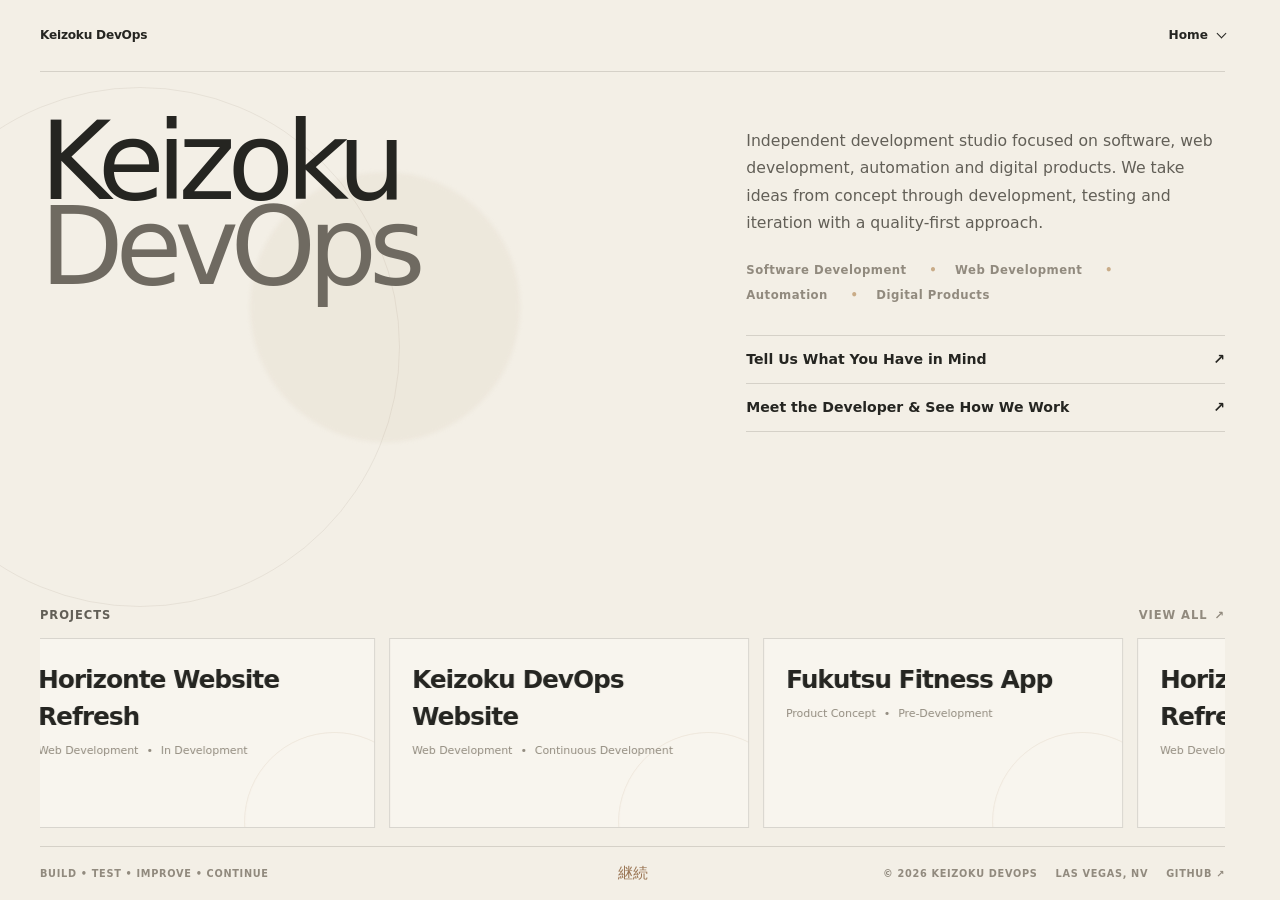
==== index.html @ 23abf312 "Finalize Keizoku DevOps v1" ====
<!DOCTYPE html>
<html lang="en">

<head>
    <meta charset="UTF-8">

    <meta
        name="viewport"
        content="width=device-width, initial-scale=1.0"
    >

    <meta
        name="description"
        content="Keizoku DevOps is an independent development studio focused on software, web development, automation and digital products."
    >

    <title>Keizoku DevOps</title>

    <link
        rel="stylesheet"
        href="css/global.css"
    >

    <link
        rel="stylesheet"
        href="css/home.css"
    >
</head>


<body>


    <!-- =====================================================
         SITE HEADER
         ===================================================== -->

    <header class="site-header">

        <div class="container nav-container">

            <a
                href="index.html"
                class="brand"
                aria-label="Keizoku DevOps Home"
            >
                Keizoku DevOps
            </a>


            <div class="nav-menu">

                <button
                    class="nav-menu-toggle"
                    type="button"
                    aria-expanded="false"
                    aria-controls="site-navigation"
                >

                    <span class="nav-current">
                        Home
                    </span>

                    <span
                        class="nav-chevron"
                        aria-hidden="true"
                    ></span>

                </button>


                <nav
                    class="nav-dropdown"
                    id="site-navigation"
                    aria-label="Main navigation"
                >

                    <a
                        href="index.html"
                        class="active"
                        aria-current="page"
                    >
                        <span>Home</span>

                        <span
                            class="nav-indicator"
                            aria-hidden="true"
                        ></span>
                    </a>


                    <a href="inquiry.html">
                        <span>Inquiry</span>
                    </a>


                    <a href="dev.html">
                        <span>About</span>
                    </a>


                    <a href="projects.html">
                        <span>Projects</span>
                    </a>

                </nav>

            </div>

        </div>

    </header>


    <!-- =====================================================
         HOME
         ===================================================== -->

    <main class="home">

        <section class="home-splash">


            <!-- BACKGROUND DETAILS -->

            <div
                class="background-shape background-shape-one"
                aria-hidden="true"
            ></div>

            <div
                class="background-shape background-shape-two"
                aria-hidden="true"
            ></div>


            <div class="container splash-container">


                <!-- =================================================
                     BUSINESS
                     ================================================= -->

                <div class="business-intro">


                    <div class="business-name">

                        <span>
                            Keizoku
                        </span>

                        <span>
                            DevOps
                        </span>

                    </div>


                    <div class="business-details">


                        <p class="business-description">
                            Independent development studio focused on software,
                            web development, automation and digital products.
                            We take ideas from concept through development,
                            testing and iteration with a quality-first approach.
                        </p>


                        <div class="business-focus">

                            <span>
                                Software Development
                            </span>

                            <span>
                                Web Development
                            </span>

                            <span>
                                Automation
                            </span>

                            <span>
                                Digital Products
                            </span>

                        </div>


                        <div class="primary-links">


                            <a href="inquiry.html">

                                <span>
                                    Tell Us What You Have in Mind
                                </span>

                                <span aria-hidden="true">
                                    ↗
                                </span>

                            </a>


                            <a href="dev.html">

                                <span>
                                    Meet the Developer &amp; See How We Work
                                </span>

                                <span aria-hidden="true">
                                    ↗
                                </span>

                            </a>


                        </div>


                    </div>


                </div>


                <!-- =================================================
                     PROJECT REEL
                     ================================================= -->

                <div class="projects-preview">


                    <div class="projects-header">

                        <span>
                            Projects
                        </span>


                        <a href="projects.html">

                            View all

                            <span aria-hidden="true">
                                ↗
                            </span>

                        </a>

                    </div>


                    <div
                        class="project-reel-viewport"
                        id="project-reel-viewport"
                    >

                        <div
                            class="project-reel"
                            id="project-reel"
                            aria-label="Featured projects"
                        >
                            <!-- Rendered by JavaScript -->
                        </div>

                    </div>


                </div>


            </div>

        </section>

    </main>


    <!-- =====================================================
         SITE FOOTER
         ===================================================== -->

    <footer class="site-footer">

        <div class="container">

            <div class="splash-footer">


                <div class="footer-philosophy">
                    Build • Test • Improve • Continue
                </div>


                <div class="keizoku-mark">
                    継続
                </div>


                <div class="footer-details">

                    <span>
                        © 2026 Keizoku DevOps
                    </span>

                    <span>
                        Las Vegas, NV
                    </span>

                    <a
                        href="https://github.com/marvin-lirio"
                        target="_blank"
                        rel="noopener noreferrer"
                    >
                        GitHub ↗
                    </a>

                </div>


            </div>

        </div>

    </footer>


    <!-- =====================================================
         SCRIPTS
         ===================================================== -->

    <script src="js/main.js"></script>
    <script src="js/project-reel.js"></script>


</body>

</html>
---- css/global.css ----
/* =========================================================
   KEIZOKU DEVOPS
   GLOBAL
   ========================================================= */


/* =========================================================
   RESET
   ========================================================= */

*,
*::before,
*::after {
    box-sizing: border-box;
}

html {
    scroll-behavior: smooth;

    /*
        Always reserve space for the vertical scrollbar.

        This prevents centered site content from shifting
        horizontally between short pages and pages that
        require vertical scrolling.
    */

    scrollbar-gutter: stable;
}

body {
    margin: 0;

    background: #f3efe6;
    color: #252521;

    font-family:
        Inter,
        ui-sans-serif,
        system-ui,
        -apple-system,
        BlinkMacSystemFont,
        "Segoe UI",
        sans-serif;

    line-height: 1.5;
}

a {
    color: inherit;
    text-decoration: none;
}

button,
input,
textarea,
select {
    font: inherit;
}

button {
    color: inherit;
}


/* =========================================================
   VARIABLES
   ========================================================= */

:root {
    --background: #f3efe6;

    --surface: #faf8f2;
    --surface-warm: #e9dfcf;

    --text: #252521;
    --text-soft: #625f57;
    --text-muted: #918a7e;

    --accent: #997351;
    --accent-soft: #c9ac88;

    --border: rgba(55, 50, 43, 0.16);
    --border-strong: rgba(55, 50, 43, 0.28);

    --container: 1380px;
    --page-gutter: 40px;

    --header-height: 72px;
    --footer-height: 54px;

    --transition:
        300ms cubic-bezier(0.22, 1, 0.36, 1);
}


/* =========================================================
   SHARED SITE CONTAINER
   ========================================================= */

.container {
    width:
        min(
            var(--container),
            calc(
                100% -
                (var(--page-gutter) * 2)
            )
        );

    margin-inline: auto;
}

::selection {
    background: var(--accent-soft);
    color: var(--text);
}


/* =========================================================
   SITE HEADER
   ========================================================= */

.site-header {
    position: relative;
    z-index: 100;

    width: 100%;

    background: var(--background);

    opacity: 1;
    transform: none;

    animation: none;
    transition: none;
}


/* =========================================================
   HEADER — SHARED FRAME
   ========================================================= */

.nav-container {
    position: relative;

    display: flex;
    align-items: center;
    justify-content: space-between;

    height: var(--header-height);
    min-height: var(--header-height);

    border-bottom:
        1px solid
        var(--border);

    opacity: 1;
    transform: none;

    animation: none;
    transition: none;
}


/* =========================================================
   HEADER — BRAND
   ========================================================= */

.brand {
    position: relative;
    z-index: 102;

    display: inline-flex;
    align-items: center;

    color: var(--text);

    font-size: 0.76rem;
    font-weight: 700;

    line-height: 1;

    letter-spacing: -0.02em;

    transition:
        color var(--transition);
}

.brand:hover {
    color: var(--accent);
}


/* =========================================================
   HEADER — NAVIGATION
   ========================================================= */

.nav-menu {
    position: relative;
    z-index: 101;
}


/* =========================================================
   HEADER — CURRENT PAGE BUTTON
   ========================================================= */

.nav-menu-toggle {
    display: flex;
    align-items: center;

    gap: 10px;

    min-width: 100px;

    padding: 10px 0;

    border: 0;

    background: transparent;

    color: var(--text);

    font-size: 0.76rem;
    font-weight: 600;

    line-height: 1;

    cursor: pointer;

    transition:
        color var(--transition);
}

.nav-menu-toggle:hover {
    color: var(--accent);
}

.nav-current {
    margin-left: auto;
}


/* =========================================================
   HEADER — CHEVRON
   ========================================================= */

.nav-chevron {
    position: relative;

    width: 7px;
    height: 7px;

    margin-top: -4px;

    border-right:
        1px solid
        currentColor;

    border-bottom:
        1px solid
        currentColor;

    transform:
        rotate(45deg);

    transition:
        transform var(--transition),
        margin var(--transition);
}

.nav-menu.open .nav-chevron {
    margin-top: 4px;

    transform:
        rotate(225deg);
}


/* =========================================================
   HEADER — DROPDOWN
   ========================================================= */

.nav-dropdown {
    position: absolute;

    top: calc(100% + 10px);
    right: 0;

    width: 205px;

    border:
        1px solid
        var(--border);

    background:
        rgba(246, 242, 233, 0.98);

    backdrop-filter:
        blur(12px);

    opacity: 0;
    visibility: hidden;

    transform:
        translateY(-6px);

    pointer-events: none;

    transition:
        opacity var(--transition),
        transform var(--transition),
        visibility var(--transition);
}

.nav-menu.open .nav-dropdown {
    opacity: 1;
    visibility: visible;

    transform:
        translateY(0);

    pointer-events: auto;
}


/* =========================================================
   HEADER — DROPDOWN LINKS
   ========================================================= */

.nav-dropdown a {
    position: relative;

    display: flex;
    align-items: center;
    justify-content: space-between;

    min-height: 46px;

    padding:
        0
        16px;

    border-bottom:
        1px solid
        var(--border);

    color: var(--text-soft);

    font-size: 0.74rem;
    font-weight: 600;

    transition:
        background var(--transition),
        color var(--transition),
        padding var(--transition);
}

.nav-dropdown a:last-child {
    border-bottom: 0;
}

.nav-dropdown a:hover {
    padding-left: 20px;

    background:
        rgba(203, 181, 151, 0.10);

    color: var(--text);
}


/* =========================================================
   HEADER — ACTIVE PAGE
   ========================================================= */

.nav-dropdown a.active {
    color: var(--text);

    font-weight: 700;
}

.nav-indicator {
    width: 5px;
    height: 5px;

    flex: 0 0 auto;

    border-radius: 50%;

    background: var(--accent);
}


/* =========================================================
   NAVIGATION BACKDROP
   ========================================================= */

.nav-backdrop {
    position: fixed;

    inset: 0;

    z-index: 99;

    background:
        rgba(45, 40, 33, 0.04);

    opacity: 0;
    visibility: hidden;

    pointer-events: none;

    transition:
        opacity var(--transition),
        visibility var(--transition);
}

.nav-backdrop.visible {
    opacity: 1;
    visibility: visible;

    pointer-events: auto;
}


/* =========================================================
   MAIN
   ========================================================= */

main {
    width: 100%;
}


/* =========================================================
   SITE FOOTER
   ========================================================= */

.site-footer {
    position: relative;
    z-index: 100;

    width: 100%;

    background: var(--background);

    opacity: 1;
    transform: none;

    animation: none;
    transition: none;
}


/* =========================================================
   FOOTER — SHARED FRAME
   ========================================================= */

.splash-footer {
    position: relative;

    display: grid;

    grid-template-columns:
        minmax(0, 1fr)
        auto
        minmax(0, 1fr);

    align-items: center;

    gap: 30px;

    width: 100%;

    height: var(--footer-height);
    min-height: var(--footer-height);

    margin: 0;
    padding: 0;

    border-top:
        1px solid
        var(--border);

    opacity: 1;
    transform: none;

    animation: none;
    transition: none;
}


/* =========================================================
   FOOTER — LEFT
   ========================================================= */

.footer-philosophy {
    justify-self: start;

    color: var(--text-muted);

    font-size: 0.61rem;
    font-weight: 700;

    line-height: 1;

    letter-spacing: 0.07em;

    text-transform: uppercase;

    white-space: nowrap;
}


/* =========================================================
   FOOTER — CENTER
   ========================================================= */

.keizoku-mark {
    justify-self: center;

    color: var(--accent);

    font-size: 0.95rem;
    font-weight: 500;

    line-height: 1;

    letter-spacing: 0;

    white-space: nowrap;
}


/* =========================================================
   FOOTER — RIGHT
   ========================================================= */

.footer-details {
    justify-self: end;

    display: flex;
    align-items: center;

    gap: 18px;

    color: var(--text-muted);

    font-size: 0.61rem;
    font-weight: 700;

    line-height: 1;

    letter-spacing: 0.07em;

    text-transform: uppercase;

    white-space: nowrap;
}

.footer-details a {
    transition:
        color var(--transition);
}

.footer-details a:hover {
    color: var(--accent);
}


/* =========================================================
   ACCESSIBILITY
   ========================================================= */

a:focus-visible,
button:focus-visible,
input:focus-visible,
textarea:focus-visible,
select:focus-visible {
    outline:
        2px solid
        var(--accent);

    outline-offset: 5px;
}


/* =========================================================
   RESPONSIVE — TABLET
   ========================================================= */

@media (max-width: 1000px) {

    :root {
        --page-gutter: 28px;
    }


    .footer-details {
        gap: 14px;

        font-size: 0.58rem;
    }


    .footer-philosophy {
        font-size: 0.58rem;
    }

}


/* =========================================================
   RESPONSIVE — MOBILE
   ========================================================= */

@media (max-width: 800px) {

    :root {
        --page-gutter: 16px;

        --header-height: 66px;
        --footer-height: auto;
    }


    /* ---------- HEADER ---------- */

    .nav-container {
        height:
            var(--header-height);

        min-height:
            var(--header-height);
    }


    /* ---------- FOOTER ---------- */

    .splash-footer {
        height: auto;
        min-height: 0;

        grid-template-columns:
            1fr
            auto;

        gap:
            14px
            24px;

        padding:
            18px
            0;
    }


    .footer-philosophy {
        grid-column: 1;

        justify-self: start;

        white-space: normal;
    }


    .keizoku-mark {
        grid-column: 2;
        grid-row: 1;

        justify-self: end;
    }


    .footer-details {
        grid-column:
            1 / -1;

        grid-row: 2;

        justify-self: start;

        flex-wrap: wrap;

        gap:
            7px
            16px;

        white-space: normal;
    }

}


/* =========================================================
   RESPONSIVE — SMALL MOBILE
   ========================================================= */

@media (max-width: 560px) {

    .brand {
        font-size: 0.74rem;
    }


    .nav-menu-toggle {
        min-width: auto;

        gap: 9px;

        font-size: 0.72rem;
    }


    .splash-footer {
        display: flex;
        flex-direction: column;

        align-items: flex-start;

        gap: 12px;

        padding:
            17px
            0;
    }


    .keizoku-mark {
        position: absolute;

        top: 17px;
        right: 0;
    }


    .footer-details {
        display: flex;
        flex-direction: column;

        align-items: flex-start;

        gap: 4px;
    }

}


/* =========================================================
   REDUCED MOTION
   ========================================================= */

@media (prefers-reduced-motion: reduce) {

    *,
    *::before,
    *::after {
        scroll-behavior:
            auto !important;

        animation-duration:
            0.01ms !important;

        animation-iteration-count:
            1 !important;

        transition-duration:
            0.01ms !important;
    }

}
---- css/home.css ----
/* =========================================================
   KEIZOKU DEVOPS
   HOME
   ========================================================= */


/* =========================================================
   HOME
   ========================================================= */

.home {
    position: relative;

    width: 100%;
}


/* =========================================================
   SPLASH
   ========================================================= */

.home-splash {
    position: relative;

    min-height:
        calc(
            100svh
            - var(--header-height)
            - var(--footer-height)
        );

    padding:
        48px
        0
        18px;

    overflow: hidden;
}


.splash-container {
    position: relative;

    z-index: 2;

    min-height:
        calc(
            100svh
            - var(--header-height)
            - var(--footer-height)
            - 66px
        );

    display: flex;
    flex-direction: column;
}


/* =========================================================
   BACKGROUND DETAILS
   ========================================================= */

.background-shape {
    position: absolute;

    border-radius: 50%;

    pointer-events: none;
}


.background-shape-one {
    top: 15px;
    left: -120px;

    width: 520px;
    height: 520px;

    border:
        1px solid
        rgba(120, 101, 77, 0.10);

    animation:
        drift-shape
        16s
        ease-in-out
        infinite
        alternate;
}


.background-shape-two {
    top: 100px;
    left: 250px;

    width: 270px;
    height: 270px;

    background:
        rgba(203, 181, 151, 0.13);

    filter:
        blur(2px);

    animation:
        drift-shape-secondary
        13s
        ease-in-out
        infinite
        alternate;
}


/* =========================================================
   BUSINESS INTRO
   ========================================================= */

.business-intro {
    display: grid;

    grid-template-columns:
        minmax(420px, 0.95fr)
        minmax(400px, 0.75fr);

    justify-content: space-between;

    gap: 100px;
}


/* =========================================================
   BUSINESS NAME
   ========================================================= */

.business-name {
    display: flex;
    flex-direction: column;

    font-size:
        clamp(
            4.8rem,
            8.5vw,
            8.5rem
        );

    font-weight: 500;

    line-height: 0.78;

    letter-spacing: -0.075em;
}


.business-name span:last-child {
    color: #6f6a61;
}


/* =========================================================
   BUSINESS DETAILS
   ========================================================= */

.business-details {
    max-width: 580px;

    padding-top: 7px;
}


.business-description {
    max-width: 560px;

    margin:
        0
        0
        25px;

    color: var(--text-soft);

    font-size:
        clamp(
            0.98rem,
            1.2vw,
            1.08rem
        );

    line-height: 1.75;
}


/* =========================================================
   BUSINESS FOCUS
   ========================================================= */

.business-focus {
    display: flex;
    flex-wrap: wrap;

    gap:
        8px
        18px;

    margin-bottom: 30px;

    color: var(--text-muted);

    font-size: 0.73rem;
    font-weight: 650;

    letter-spacing: 0.04em;
}


.business-focus span:not(:last-child)::after {
    content: "•";

    margin-left: 18px;

    color: var(--accent-soft);
}


/* =========================================================
   PRIMARY LINKS
   ========================================================= */

.primary-links {
    border-top:
        1px solid
        var(--border);
}


.primary-links a {
    display: flex;

    align-items: center;
    justify-content: space-between;

    padding:
        13px
        0;

    border-bottom:
        1px solid
        var(--border);

    font-size: 0.88rem;
    font-weight: 650;

    transition:
        color var(--transition),
        padding var(--transition);
}


.primary-links a:hover {
    padding-left: 7px;

    color: var(--accent);
}


/* =========================================================
   PROJECTS PREVIEW
   ========================================================= */

.projects-preview {
    margin-top: auto;

    padding-top: 46px;
}


.projects-header {
    display: flex;

    align-items: center;
    justify-content: space-between;

    margin-bottom: 14px;

    color: var(--text-soft);

    font-size: 0.72rem;
    font-weight: 700;

    letter-spacing: 0.08em;

    text-transform: uppercase;
}


.projects-header a {
    display: inline-flex;

    align-items: center;

    gap: 7px;

    color: var(--text-muted);

    transition:
        color var(--transition);
}


.projects-header a:hover {
    color: var(--text);
}


/* =========================================================
   PROJECT REEL
   ========================================================= */

.project-reel-viewport {
    width: 100%;

    overflow: hidden;
}


.project-reel {
    display: flex;

    gap: 14px;

    width: max-content;

    will-change: transform;
}


/* =========================================================
   PROJECT CARD
   ========================================================= */

.project-card {
    position: relative;

    width: 360px;
    height: 190px;

    flex: 0 0 auto;

    display: flex;
    flex-direction: column;

    justify-content: space-between;

    padding: 22px;

    border:
        1px solid
        var(--border);

    background:
        rgba(250, 248, 242, 0.62);

    cursor: pointer;

    overflow: hidden;

    transition:
        background var(--transition),
        border-color var(--transition),
        transform var(--transition);
}


.project-card::after {
    content: "";

    position: absolute;

    right: -50px;
    bottom: -85px;

    width: 180px;
    height: 180px;

    border:
        1px solid
        rgba(153, 115, 81, 0.11);

    border-radius: 50%;

    transition:
        transform
        700ms
        cubic-bezier(0.22, 1, 0.36, 1);
}


.project-card:hover {
    border-color: var(--border-strong);

    background: var(--surface);

    transform: translateY(-2px);
}


.project-card:hover::after {
    transform:
        translate(-15px, -15px)
        scale(1.08);
}


/* =========================================================
   PROJECT CARD CONTENT
   ========================================================= */

.project-bottom {
    position: relative;

    z-index: 2;
}


.project-card h2 {
    margin:
        0
        0
        8px;

    font-size: 1.55rem;
    font-weight: 550;

    letter-spacing: -0.04em;
}


.project-meta {
    display: flex;

    align-items: center;

    gap: 8px;

    color: var(--text-muted);

    font-size: 0.68rem;
}


.project-arrow {
    position: absolute;

    right: 20px;
    bottom: 18px;

    z-index: 3;

    font-size: 1rem;

    opacity: 0;

    transform:
        translate(-4px, 4px);

    transition:
        opacity var(--transition),
        transform var(--transition);
}


.project-card:hover .project-arrow {
    opacity: 1;

    transform:
        translate(0, 0);
}


/* =========================================================
   BACKGROUND MOTION
   ========================================================= */

@keyframes drift-shape {

    from {
        transform:
            translate(0, 0);
    }

    to {
        transform:
            translate(-25px, 18px);
    }

}


@keyframes drift-shape-secondary {

    from {
        transform:
            translate(0, 0);
    }

    to {
        transform:
            translate(18px, -14px);
    }

}


/* =========================================================
   RESPONSIVE — TABLET
   ========================================================= */

@media (max-width: 1050px) {

    .home-splash {
        padding-top: 42px;
    }


    .business-intro {
        grid-template-columns: 1fr;

        gap: 50px;
    }


    .business-details {
        max-width: 680px;
    }


    .projects-preview {
        margin-top: 70px;

        padding-top: 0;
    }

}


/* =========================================================
   RESPONSIVE — MOBILE
   ========================================================= */

@media (max-width: 700px) {

    .home-splash {
        min-height: auto;

        padding:
            38px
            0
            28px;
    }


    .splash-container {
        min-height: auto;
    }


    .business-intro {
        gap: 40px;
    }


    .business-name {
        font-size:
            clamp(
                4rem,
                21vw,
                6.5rem
            );
    }


    .business-focus {
        display: grid;

        grid-template-columns:
            repeat(
                2,
                minmax(0, 1fr)
            );

        gap:
            8px
            20px;
    }


    .business-focus span::after {
        display: none;
    }


    .projects-preview {
        margin-top: 65px;

        padding-top: 0;
    }


    .project-card {
        width:
            min(
                82vw,
                330px
            );

        height: 180px;
    }

}


/* =========================================================
   SHORT DESKTOP
   ========================================================= */

@media (max-height: 800px) and (min-width: 1051px) {

    .home-splash {
        padding-top: 34px;
    }


    .splash-container {
        min-height:
            calc(
                100svh
                - var(--header-height)
                - var(--footer-height)
                - 52px
            );
    }


    .business-name {
        font-size:
            clamp(
                4.5rem,
                7vw,
                7rem
            );
    }


    .projects-preview {
        padding-top: 30px;
    }


    .project-card {
        height: 165px;
    }

}
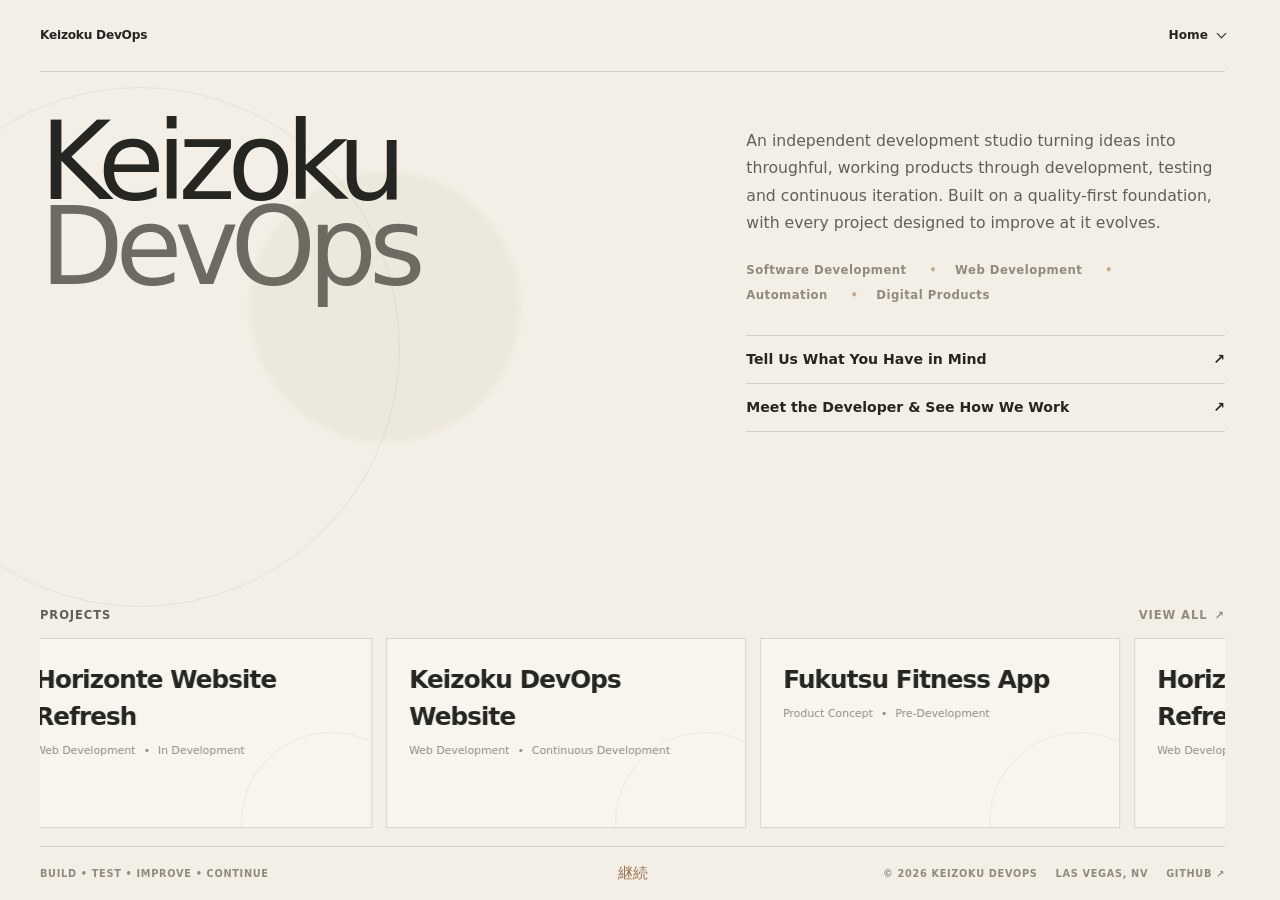
==== commit 0a2a72c7: "Refinement of verbiage, and page behavior - KDO v1.3" ====
--- a/index.html
+++ b/index.html
@@ -161,10 +161,9 @@
 
 
                         <p class="business-description">
-                            Independent development studio focused on software,
-                            web development, automation and digital products.
-                            We take ideas from concept through development,
-                            testing and iteration with a quality-first approach.
+                            An independent development studio turning ideas into throughful,
+                            working products through development, testing and continuous iteration.
+                            Built on a quality-first foundation, with every project designed to improve at it evolves.
                         </p>
 
 
--- a/css/global.css
+++ b/css/global.css
@@ -714,35 +714,67 @@
     }
 
 
+    /* ---------- FOOTER ---------- */
+
     .splash-footer {
+        display: grid;
+
+        grid-template-columns:
+            minmax(0, 1fr)
+            auto;
+
+        align-items: center;
+
+        gap:
+            14px
+            20px;
+
+        padding:
+            18px
+            0;
+    }
+
+
+    .footer-philosophy {
+        grid-column: 1;
+
+        grid-row: 1;
+
+        justify-self: start;
+
+        white-space: normal;
+    }
+
+
+    .keizoku-mark {
+        position: static;
+
+        grid-column: 2;
+
+        grid-row: 1;
+
+        justify-self: end;
+    }
+
+
+    .footer-details {
+        grid-column:
+            1 / -1;
+
+        grid-row: 2;
+
         display: flex;
-        flex-direction: column;
-
-        align-items: flex-start;
-
-        gap: 12px;
-
-        padding:
-            17px
-            0;
-    }
-
-
-    .keizoku-mark {
-        position: absolute;
-
-        top: 17px;
-        right: 0;
-    }
-
-
-    .footer-details {
-        display: flex;
-        flex-direction: column;
-
-        align-items: flex-start;
-
-        gap: 4px;
+        flex-direction: row;
+
+        align-items: center;
+
+        flex-wrap: wrap;
+
+        gap:
+            6px
+            14px;
+
+        width: 100%;
     }
 
 }
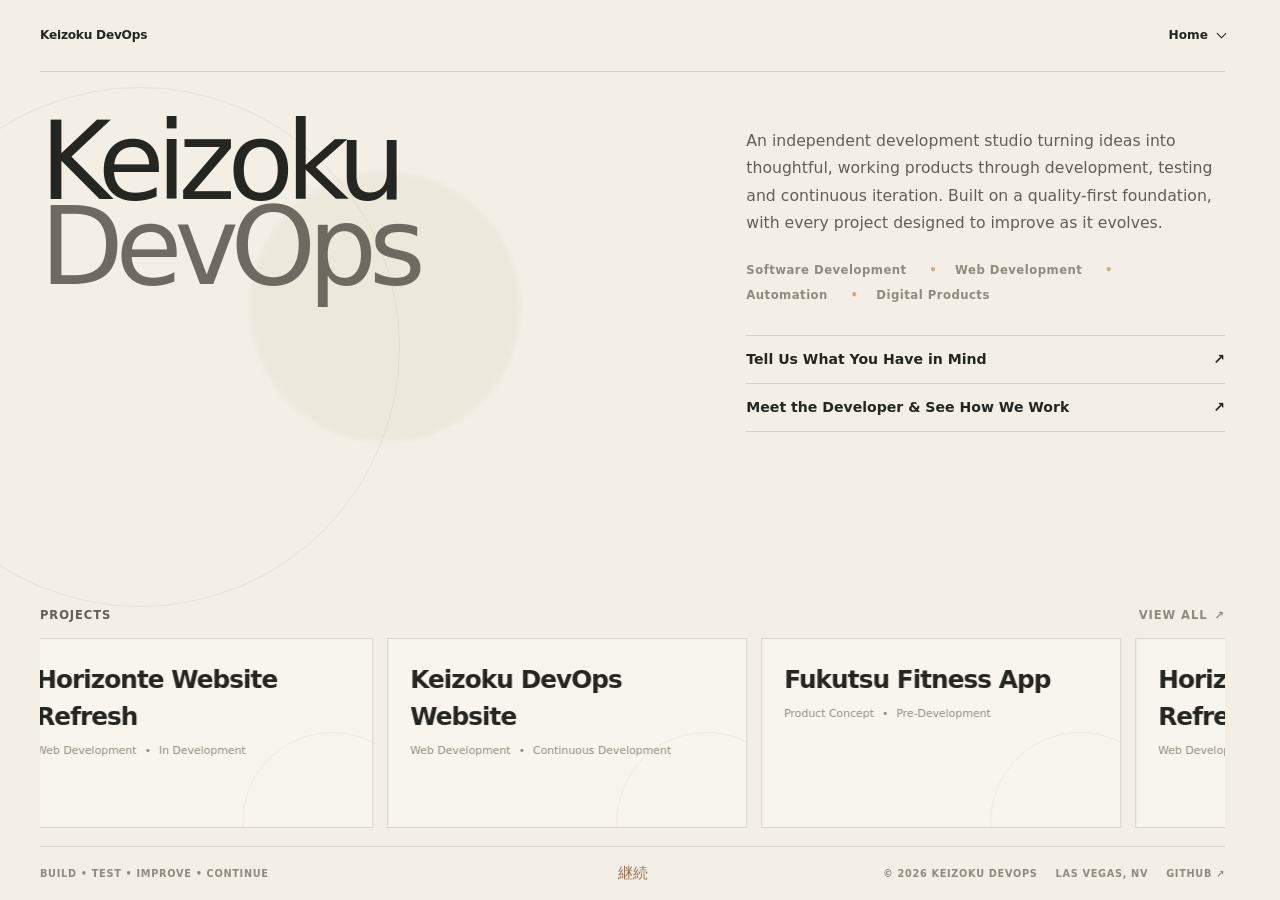
==== commit 7a0a6c19: "Fixed typo on synopsis - KDO v1.4" ====
--- a/index.html
+++ b/index.html
@@ -161,9 +161,9 @@
 
 
                         <p class="business-description">
-                            An independent development studio turning ideas into throughful,
+                            An independent development studio turning ideas into thoughtful,
                             working products through development, testing and continuous iteration.
-                            Built on a quality-first foundation, with every project designed to improve at it evolves.
+                            Built on a quality-first foundation, with every project designed to improve as it evolves.
                         </p>
 
 
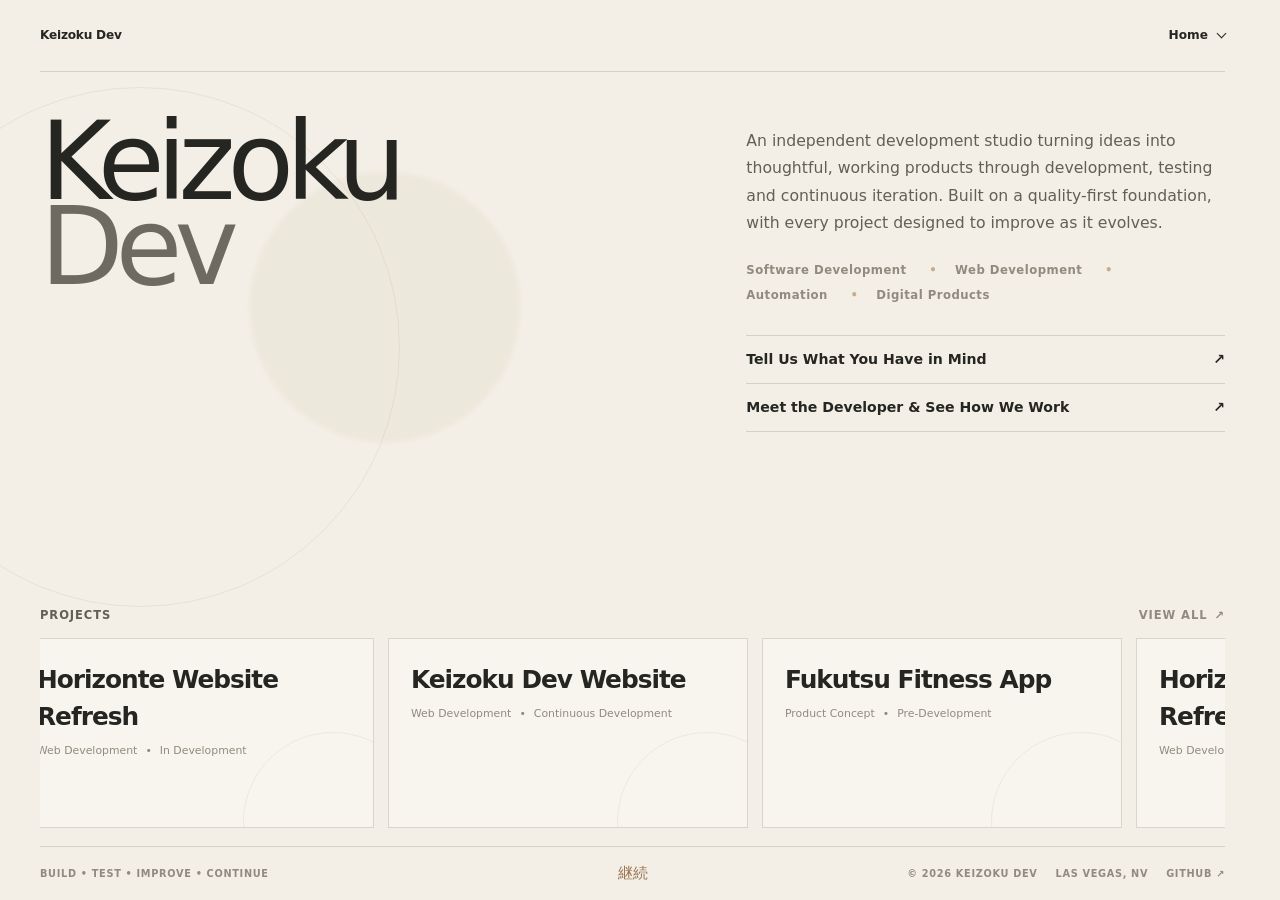
==== commit 8119c2b4: "Rebrand Keizoku Dev and update About structure" ====
--- a/index.html
+++ b/index.html
@@ -11,10 +11,10 @@
 
     <meta
         name="description"
-        content="Keizoku DevOps is an independent development studio focused on software, web development, automation and digital products."
+        content="Keizoku Dev is an independent development studio focused on software, web development, automation and digital products."
     >
 
-    <title>Keizoku DevOps</title>
+    <title>Keizoku Dev</title>
 
     <link
         rel="stylesheet"
@@ -42,9 +42,9 @@
             <a
                 href="index.html"
                 class="brand"
-                aria-label="Keizoku DevOps Home"
+                aria-label="Keizoku Dev Home"
             >
-                Keizoku DevOps
+                Keizoku Dev
             </a>
 
 
@@ -94,7 +94,7 @@
                     </a>
 
 
-                    <a href="dev.html">
+                    <a href="about.html">
                         <span>About</span>
                     </a>
 
@@ -151,7 +151,7 @@
                         </span>
 
                         <span>
-                            DevOps
+                            Dev
                         </span>
 
                     </div>
@@ -204,7 +204,7 @@
                             </a>
 
 
-                            <a href="dev.html">
+                            <a href="about.html">
 
                                 <span>
                                     Meet the Developer &amp; See How We Work
@@ -303,7 +303,7 @@
                 <div class="footer-details">
 
                     <span>
-                        © 2026 Keizoku DevOps
+                        © 2026 Keizoku Dev
                     </span>
 
                     <span>
--- a/css/global.css
+++ b/css/global.css
@@ -1,5 +1,5 @@
 /* =========================================================
-   KEIZOKU DEVOPS
+   KEIZOKU DEV
    GLOBAL
    ========================================================= */
 
--- a/css/home.css
+++ b/css/home.css
@@ -1,5 +1,5 @@
 /* =========================================================
-   KEIZOKU DEVOPS
+   KEIZOKU DEV
    HOME
    ========================================================= */
 
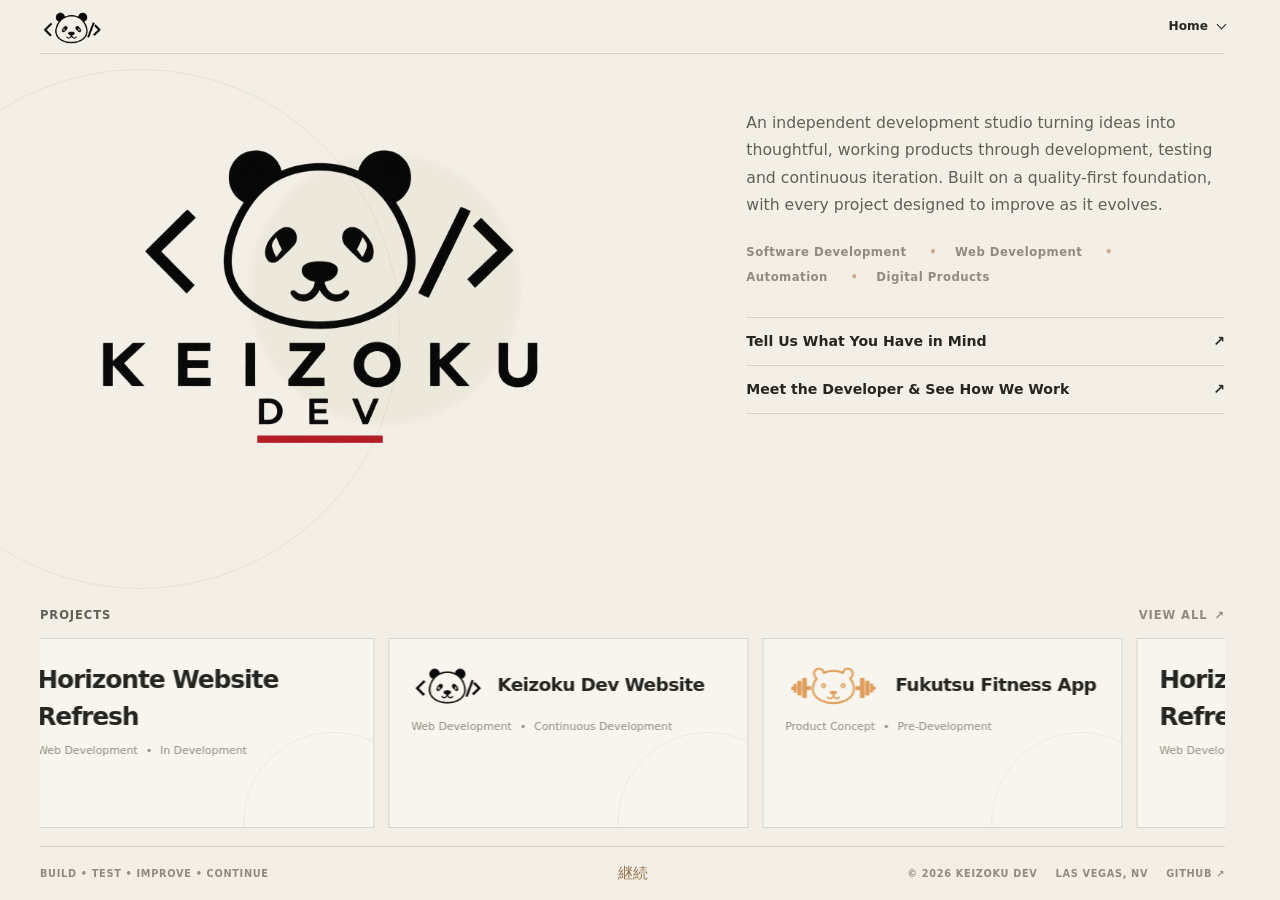
==== commit 3641f192: "Refine branding and project presentation" ====
--- a/index.html
+++ b/index.html
@@ -39,12 +39,12 @@
 
         <div class="container nav-container">
 
-            <a
-                href="index.html"
-                class="brand"
-                aria-label="Keizoku Dev Home"
-            >
-                Keizoku Dev
+            <a class="brand" href="index.html" aria-label="Keizoku Dev — Home">
+                <img
+                    class="brand-mark"
+                    src="assets/images/brand/keizoku-dev-mark-black.png"
+                    alt=""
+                >
             </a>
 
 
@@ -144,15 +144,13 @@
                 <div class="business-intro">
 
 
-                    <div class="business-name">
-
-                        <span>
-                            Keizoku
-                        </span>
-
-                        <span>
-                            Dev
-                        </span>
+                    <div class="business-brand">
+
+                        <img
+                            class="business-brand-lockup"
+                            src="assets/images/brand/keizoku-dev-lockup-black.png"
+                            alt="Keizoku Dev"
+                        >
 
                     </div>
 
--- a/css/global.css
+++ b/css/global.css
@@ -86,11 +86,33 @@
     --container: 1380px;
     --page-gutter: 40px;
 
-    --header-height: 72px;
+    --header-height: 54px;
     --footer-height: 54px;
 
     --transition:
         300ms cubic-bezier(0.22, 1, 0.36, 1);
+}
+
+/* =========================================================
+   ACCESSIBILITY
+   ========================================================= */
+
+.sr-only {
+    position: absolute;
+
+    width: 1px;
+    height: 1px;
+
+    padding: 0;
+    margin: -1px;
+
+    overflow: hidden;
+
+    clip: rect(0, 0, 0, 0);
+
+    white-space: nowrap;
+
+    border: 0;
 }
 
 
@@ -191,6 +213,12 @@
     color: var(--accent);
 }
 
+.brand-mark {
+    display: block;
+    width: auto;
+    height: 42px;
+    object-fit: contain;
+}
 
 /* =========================================================
    HEADER — NAVIGATION
@@ -779,6 +807,15 @@
 
 }
 
+/* =========================
+   RESPONSIVE
+   ========================= */
+
+@media (max-width: 640px) {
+    .brand-mark {
+        height: 36px;
+    }
+}
 
 /* =========================================================
    REDUCED MOTION
--- a/css/home.css
+++ b/css/home.css
@@ -129,30 +129,27 @@
 
 
 /* =========================================================
-   BUSINESS NAME
-   ========================================================= */
-
-.business-name {
-    display: flex;
-    flex-direction: column;
-
-    font-size:
-        clamp(
-            4.8rem,
-            8.5vw,
-            8.5rem
+   BUSINESS BRAND
+   ========================================================= */
+
+.business-brand {
+    display: flex;
+    align-items: center;
+
+    width: 100%;
+}
+
+
+.business-brand-lockup {
+    display: block;
+
+    width:
+        min(
+            100%,
+            560px
         );
 
-    font-weight: 500;
-
-    line-height: 0.78;
-
-    letter-spacing: -0.075em;
-}
-
-
-.business-name span:last-child {
-    color: #6f6a61;
+    height: auto;
 }
 
 
@@ -267,7 +264,6 @@
 
 .projects-preview {
     margin-top: auto;
-
     padding-top: 46px;
 }
 
@@ -432,6 +428,15 @@
     letter-spacing: -0.04em;
 }
 
+.project-brand-mark {
+    display: block;
+
+    width: auto;
+    height: 54px;
+
+    object-fit: contain;
+}
+
 
 .project-meta {
     display: flex;
@@ -474,6 +479,29 @@
         translate(0, 0);
 }
 
+.project-brand-title {
+    display: flex;
+    align-items: center;
+    gap: 14px;
+
+    margin-bottom: 10px;
+}
+
+
+.project-brand-title .project-brand-mark {
+    width: auto;
+    height: 48px;
+
+    flex: 0 0 auto;
+}
+
+
+.project-brand-title h2 {
+    margin: 0;
+
+    font-size: 1.15rem;
+    letter-spacing: -0.03em;
+}
 
 /* =========================================================
    BACKGROUND MOTION
@@ -564,16 +592,6 @@
 
     .business-intro {
         gap: 40px;
-    }
-
-
-    .business-name {
-        font-size:
-            clamp(
-                4rem,
-                21vw,
-                6.5rem
-            );
     }
 
 
@@ -639,16 +657,6 @@
     }
 
 
-    .business-name {
-        font-size:
-            clamp(
-                4.5rem,
-                7vw,
-                7rem
-            );
-    }
-
-
     .projects-preview {
         padding-top: 30px;
     }
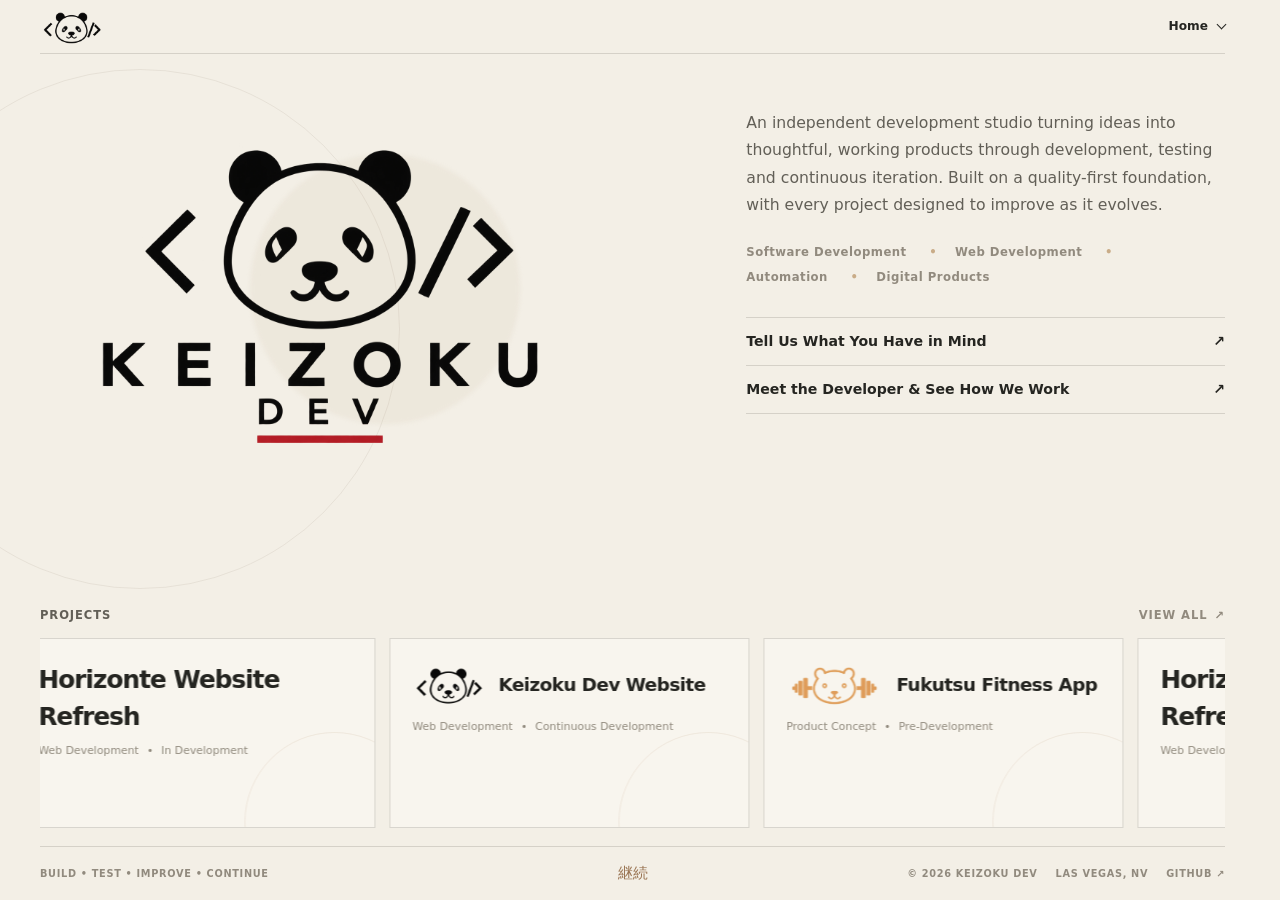
==== commit 53f0d2fd: "Code cleanup" ====
--- a/index.html
+++ b/index.html
@@ -146,10 +146,15 @@
 
                     <div class="business-brand">
 
+                        <h1 class="sr-only">
+                            Keizoku Dev
+                        </h1>
+
                         <img
                             class="business-brand-lockup"
                             src="assets/images/brand/keizoku-dev-lockup-black.png"
-                            alt="Keizoku Dev"
+                            alt=""
+                            aria-hidden="true"
                         >
 
                     </div>
--- a/css/global.css
+++ b/css/global.css
@@ -664,6 +664,18 @@
             var(--header-height);
     }
 
+    /* ---------- BRAND ---------- */
+
+.brand {
+    flex: 0 0 auto;
+}
+
+.brand-mark {
+    width: auto;
+    height: 36px;
+    max-width: 52px;
+    object-fit: contain;
+}
 
     /* ---------- FOOTER ---------- */
 
@@ -805,16 +817,6 @@
         width: 100%;
     }
 
-}
-
-/* =========================
-   RESPONSIVE
-   ========================= */
-
-@media (max-width: 640px) {
-    .brand-mark {
-        height: 36px;
-    }
 }
 
 /* =========================================================
--- a/css/home.css
+++ b/css/home.css
@@ -587,6 +587,20 @@
 
     .splash-container {
         min-height: auto;
+    }
+
+    /* ---------- BUSINESS BRAND ---------- */
+
+    .business-brand {
+        width: 100%;
+        min-width: 0;
+    }
+
+
+    .business-brand-lockup {
+        width: min(100%, 420px);
+        max-width: 100%;
+        height: auto;
     }
 
 
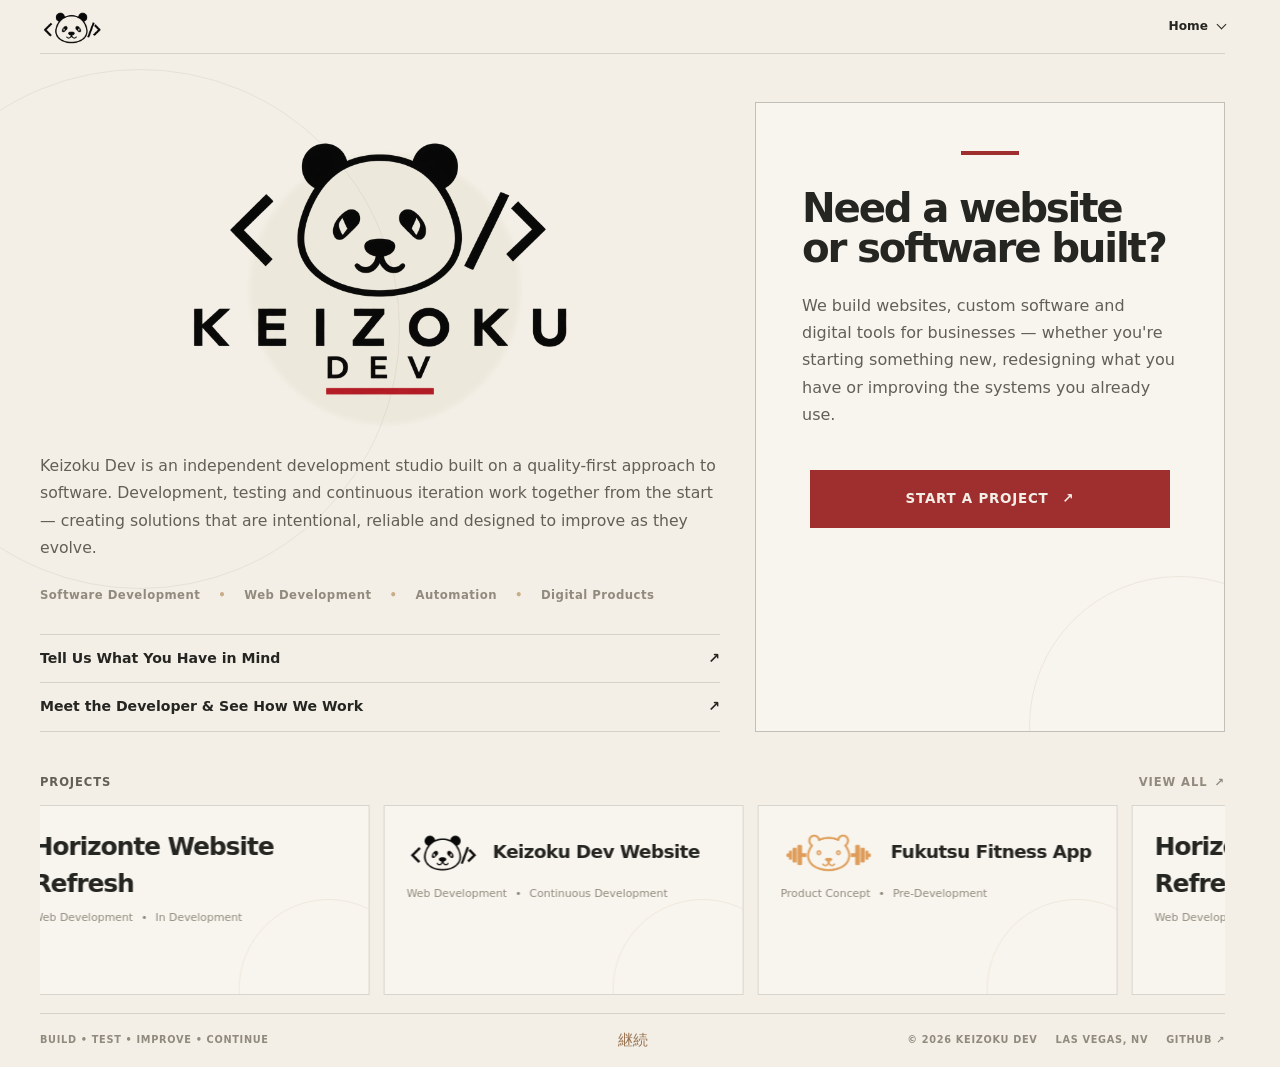
==== commit 5a90b3d6: "Finalize Keizoku Dev website" ====
--- a/index.html
+++ b/index.html
@@ -143,92 +143,98 @@
 
                 <div class="business-intro">
 
-
-                    <div class="business-brand">
-
-                        <h1 class="sr-only">
-                            Keizoku Dev
-                        </h1>
-
-                        <img
-                            class="business-brand-lockup"
-                            src="assets/images/brand/keizoku-dev-lockup-black.png"
-                            alt=""
+                    <!-- LEFT: BRAND + BUSINESS DETAILS -->
+
+                    <div class="business-profile">
+
+                        <div class="business-brand">
+
+                            <h1 class="sr-only">
+                                Keizoku Dev
+                            </h1>
+
+                            <img
+                                class="business-brand-lockup"
+                                src="assets/images/brand/keizoku-dev-lockup-black.png"
+                                alt=""
+                                aria-hidden="true"
+                            >
+
+                        </div>
+
+                        <div class="business-details">
+
+                            <p class="business-description">
+                                Keizoku Dev is an independent development studio built on a quality-first approach to software.
+                                Development, testing and continuous iteration work together from the start — 
+                                creating solutions that are intentional, reliable and designed to improve as they evolve.
+                            </p>
+
+                            <div
+                                class="business-focus"
+                                aria-label="Development focus"
+                            >
+                                <span>Software Development</span>
+                                <span>Web Development</span>
+                                <span>Automation</span>
+                                <span>Digital Products</span>
+                            </div>
+
+                            <div class="primary-links">
+
+                                <a href="inquiry.html">
+                                    <span>Tell Us What You Have in Mind</span>
+                                    <span aria-hidden="true">↗</span>
+                                </a>
+
+                                <a href="about.html">
+                                    <span>Meet the Developer &amp; See How We Work</span>
+                                    <span aria-hidden="true">↗</span>
+                                </a>
+
+                            </div>
+
+                        </div>
+
+                    </div>
+
+
+                    <!-- RIGHT: SALES CALLING CARD -->
+
+                    <section
+                        class="home-pitch"
+                        aria-labelledby="home-pitch-title"
+                    >
+
+                        <div
+                            class="home-pitch-accent"
                             aria-hidden="true"
+                        ></div>
+
+                        <h2
+                            class="home-pitch-title"
+                            id="home-pitch-title"
                         >
-
-                    </div>
-
-
-                    <div class="business-details">
-
-
-                        <p class="business-description">
-                            An independent development studio turning ideas into thoughtful,
-                            working products through development, testing and continuous iteration.
-                            Built on a quality-first foundation, with every project designed to improve as it evolves.
+                            Need a website or software built?
+                        </h2>
+
+                        <p class="home-pitch-description">
+                            We build websites, custom software and digital tools for businesses — 
+                            whether you're starting something new,
+                            redesigning what you have or improving the systems you already use.
                         </p>
 
-
-                        <div class="business-focus">
-
-                            <span>
-                                Software Development
-                            </span>
-
-                            <span>
-                                Web Development
-                            </span>
-
-                            <span>
-                                Automation
-                            </span>
-
-                            <span>
-                                Digital Products
-                            </span>
-
-                        </div>
-
-
-                        <div class="primary-links">
-
-
-                            <a href="inquiry.html">
-
-                                <span>
-                                    Tell Us What You Have in Mind
-                                </span>
-
-                                <span aria-hidden="true">
-                                    ↗
-                                </span>
-
-                            </a>
-
-
-                            <a href="about.html">
-
-                                <span>
-                                    Meet the Developer &amp; See How We Work
-                                </span>
-
-                                <span aria-hidden="true">
-                                    ↗
-                                </span>
-
-                            </a>
-
-
-                        </div>
-
-
-                    </div>
-
-
-                </div>
-
-
+                        <a
+                            class="home-pitch-cta"
+                            href="inquiry.html"
+                        >
+                            <span>Start a Project</span>
+                            <span aria-hidden="true">↗</span>
+                        </a>
+
+                    </section>
+
+                </div>
                 <!-- =================================================
                      PROJECT REEL
                      ================================================= -->
--- a/css/home.css
+++ b/css/home.css
@@ -119,12 +119,28 @@
     display: grid;
 
     grid-template-columns:
-        minmax(420px, 0.95fr)
-        minmax(400px, 0.75fr);
-
-    justify-content: space-between;
-
-    gap: 100px;
+        minmax(0, 3fr)
+        minmax(0, 2fr);
+
+    align-items: stretch;
+
+    gap: 10px;
+}
+
+
+/* =========================================================
+   BUSINESS PROFILE
+   ========================================================= */
+
+.business-profile {
+    width: 100%;
+
+    display: flex;
+    flex-direction: column;
+
+    align-items: flex-start;
+
+    padding-right: 10px;
 }
 
 
@@ -133,10 +149,13 @@
    ========================================================= */
 
 .business-brand {
-    display: flex;
-    align-items: center;
-
     width: 100%;
+    max-width: 680px;
+
+    display: flex;
+
+    align-items: flex-start;
+    justify-content: center;
 }
 
 
@@ -146,7 +165,7 @@
     width:
         min(
             100%,
-            560px
+            480px
         );
 
     height: auto;
@@ -158,14 +177,15 @@
    ========================================================= */
 
 .business-details {
-    max-width: 580px;
-
-    padding-top: 7px;
+    width: 100%;
+    max-width: 680px;
+
+    margin-top: 30px;
 }
 
 
 .business-description {
-    max-width: 560px;
+    width: 100%;
 
     margin:
         0
@@ -222,6 +242,8 @@
    ========================================================= */
 
 .primary-links {
+    width: 100%;
+
     border-top:
         1px solid
         var(--border);
@@ -259,12 +281,208 @@
 
 
 /* =========================================================
+   HOME PITCH — CALLING CARD
+   ========================================================= */
+
+.home-pitch {
+    position: relative;
+
+    width: 100%;
+    min-width: 0;
+    min-height: 100%;
+
+    display: flex;
+    flex-direction: column;
+
+    align-items: flex-start;
+    justify-content: flex-start;
+
+    padding:
+        48px
+        46px
+        42px;
+
+    border:
+        1px solid
+        var(--border-strong);
+
+    background:
+        rgba(250, 248, 242, 0.76);
+
+    text-align: left;
+
+    overflow: hidden;
+}
+
+
+.home-pitch::after {
+    content: "";
+
+    position: absolute;
+
+    right: -105px;
+    bottom: -145px;
+
+    width: 300px;
+    height: 300px;
+
+    border:
+        1px solid
+        rgba(153, 115, 81, 0.12);
+
+    border-radius: 50%;
+
+    pointer-events: none;
+}
+
+
+/* =========================================================
+   HOME PITCH ACCENT
+   ========================================================= */
+
+.home-pitch-accent {
+    position: relative;
+    align-self: center;
+    z-index: 2;
+
+    width: 58px;
+    height: 4px;
+
+    margin-bottom: 34px;
+
+    background: #9f2f2f;
+}
+
+
+/* =========================================================
+   HOME PITCH TITLE
+   ========================================================= */
+
+.home-pitch-title {
+    position: relative;
+
+    z-index: 2;
+
+    max-width: 520px;
+
+    margin:
+        0
+        0
+        24px;
+
+    color: var(--text);
+
+    font-size:
+        clamp(
+            2.35rem,
+            3.15vw,
+            3.5rem
+        );
+
+    font-weight: 600;
+
+    line-height: 0.98;
+
+    letter-spacing: -0.055em;
+
+    text-wrap: balance;
+}
+
+
+/* =========================================================
+   HOME PITCH DESCRIPTION
+   ========================================================= */
+
+.home-pitch-description {
+    position: relative;
+
+    z-index: 2;
+
+    max-width: 500px;
+
+    margin: 0;
+
+    color: var(--text-soft);
+
+    font-size:
+        clamp(
+            1rem,
+            1.15vw,
+            1.08rem
+        );
+
+    line-height: 1.7;
+}
+
+
+/* =========================================================
+   HOME PITCH CTA
+   ========================================================= */
+
+.home-pitch-cta {
+    position: relative;
+
+    z-index: 2;
+
+    width:
+        min(
+            100%,
+            360px
+        );
+
+    display: flex;
+
+    align-items: center;
+    justify-content: center;
+
+    gap: 14px;
+
+    margin:
+        42px
+        auto
+        0;
+
+    padding:
+        18px
+        22px;
+
+    border:
+        1px solid
+        #9f2f2f;
+
+    background: #9f2f2f;
+    color: var(--background);
+
+    font-size: 0.84rem;
+    font-weight: 700;
+
+    letter-spacing: 0.055em;
+
+    text-transform: uppercase;
+
+    transition:
+        background var(--transition),
+        color var(--transition),
+        transform var(--transition);
+}
+
+
+.home-pitch-cta:hover {
+    background: transparent;
+    color: #9f2f2f;
+
+    transform: translateY(-2px);
+}
+
+
+/* =========================================================
    PROJECTS PREVIEW
    ========================================================= */
 
 .projects-preview {
     margin-top: auto;
-    padding-top: 46px;
+
+    padding-top: 42px;
 }
 
 
@@ -428,6 +646,7 @@
     letter-spacing: -0.04em;
 }
 
+
 .project-brand-mark {
     display: block;
 
@@ -479,9 +698,12 @@
         translate(0, 0);
 }
 
+
 .project-brand-title {
     display: flex;
+
     align-items: center;
+
     gap: 14px;
 
     margin-bottom: 10px;
@@ -500,8 +722,10 @@
     margin: 0;
 
     font-size: 1.15rem;
+
     letter-spacing: -0.03em;
 }
+
 
 /* =========================================================
    BACKGROUND MOTION
@@ -551,17 +775,57 @@
     .business-intro {
         grid-template-columns: 1fr;
 
-        gap: 50px;
-    }
-
-
+        gap: 42px;
+    }
+
+
+    .business-profile {
+        padding-right: 0;
+    }
+
+
+    .business-brand,
     .business-details {
         max-width: 680px;
     }
 
 
+    .home-pitch {
+        min-height: 0;
+
+        padding:
+            42px
+            40px
+            38px;
+    }
+
+
+    .home-pitch-title {
+        max-width: 620px;
+    }
+
+
+    .home-pitch-description {
+        max-width: 620px;
+    }
+
+
+    .home-pitch-cta {
+        width:
+            min(
+                100%,
+                300px
+            );
+
+        margin:
+            38px
+            auto
+            0;
+    }
+
+
     .projects-preview {
-        margin-top: 70px;
+        margin-top: 50px;
 
         padding-top: 0;
     }
@@ -589,23 +853,48 @@
         min-height: auto;
     }
 
-    /* ---------- BUSINESS BRAND ---------- */
+
+    /* ---------- BUSINESS PROFILE ---------- */
+
+    .business-profile {
+        width: 100%;
+        max-width: none;
+
+        padding-right: 0;
+    }
+
 
     .business-brand {
         width: 100%;
-        min-width: 0;
+        max-width: none;
+
+        justify-content: center;
     }
 
 
     .business-brand-lockup {
-        width: min(100%, 420px);
+        width:
+            min(
+                100%,
+                420px
+            );
+
         max-width: 100%;
+
         height: auto;
     }
 
 
+    .business-details {
+        width: 100%;
+        max-width: none;
+
+        margin-top: 28px;
+    }
+
+
     .business-intro {
-        gap: 40px;
+        gap: 38px;
     }
 
 
@@ -629,8 +918,75 @@
     }
 
 
+    /* ---------- HOME PITCH ---------- */
+
+    .home-pitch {
+        width: 100%;
+
+        min-height: 0;
+
+        padding:
+            32px
+            24px
+            28px;
+    }
+
+
+    .home-pitch::after {
+        right: -120px;
+        bottom: -150px;
+
+        width: 260px;
+        height: 260px;
+    }
+
+
+    .home-pitch-accent {
+        width: 48px;
+
+        margin-bottom: 26px;
+    }
+
+
+    .home-pitch-title {
+        max-width: none;
+
+        font-size:
+            clamp(
+                1.8rem,
+                8vw,
+                2.35rem
+            );
+    }
+
+
+    .home-pitch-description {
+        max-width: none;
+
+        font-size: 0.94rem;
+    }
+
+
+    .home-pitch-cta {
+        width: 100%;
+
+        min-width: 0;
+
+        margin:
+            30px
+            0
+            0;
+
+        padding:
+            16px
+            18px;
+    }
+
+
+    /* ---------- PROJECTS ---------- */
+
     .projects-preview {
-        margin-top: 65px;
+        margin-top: 48px;
 
         padding-top: 0;
     }
@@ -671,6 +1027,65 @@
     }
 
 
+    .business-brand-lockup {
+        width:
+            min(
+                100%,
+                420px
+            );
+    }
+
+
+    .business-details {
+        margin-top: 22px;
+    }
+
+
+    .business-description {
+        margin-bottom: 18px;
+
+        line-height: 1.6;
+    }
+
+
+    .business-focus {
+        margin-bottom: 20px;
+    }
+
+
+    .home-pitch {
+        padding:
+            36px
+            38px
+            32px;
+    }
+
+
+    .home-pitch-accent {
+        margin-bottom: 24px;
+    }
+
+
+    .home-pitch-title {
+        font-size:
+            clamp(
+                1.9rem,
+                2.3vw,
+                2.55rem
+            );
+    }
+
+
+    .home-pitch-description {
+        line-height: 1.6;
+    }
+
+
+    .home-pitch-cta {
+        margin-top: 28px;
+    }
+
+
     .projects-preview {
         padding-top: 30px;
     }
